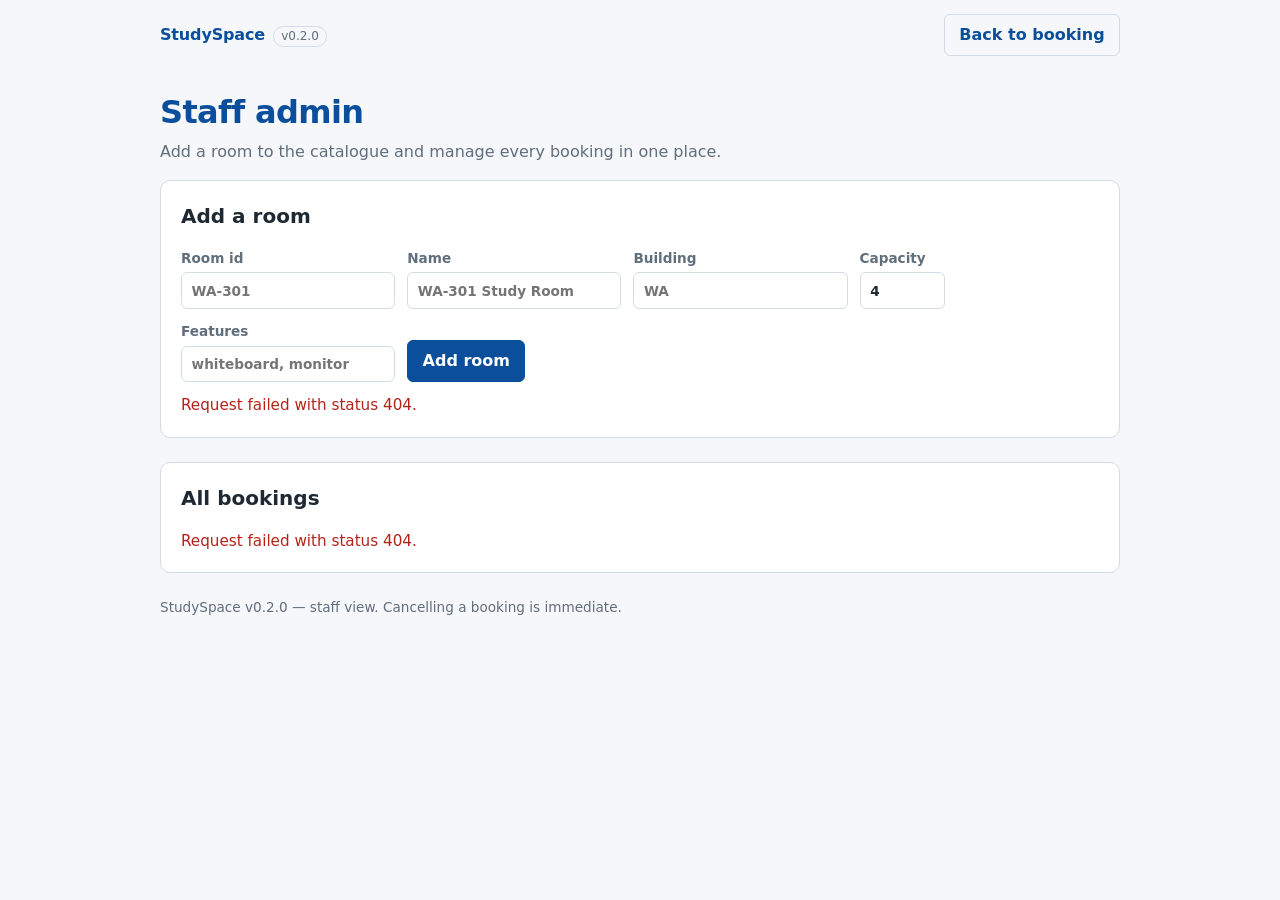
==== studyspace/web/admin.html @ 2f0275bb "feat(admin): add rooms and manage all bookings from a staff page" ====
<!DOCTYPE html>
<html lang="en-NZ">
<head>
  <meta charset="utf-8">
  <meta name="viewport" content="width=device-width, initial-scale=1">
  <title>StudySpace — staff admin</title>
  <link rel="stylesheet" href="styles.css">
</head>
<body>
  <header class="topbar">
    <div class="brand">
      <span class="brand-mark">StudySpace</span>
      <span class="version">v0.2.0</span>
    </div>
    <div class="identity">
      <a class="ghost-button link-button" href="/">Back to booking</a>
    </div>
  </header>

  <header class="site-header">
    <h1>Staff admin</h1>
    <p>Add a room to the catalogue and manage every booking in one place.</p>
  </header>

  <main>
    <section aria-labelledby="add-room-heading">
      <h2 id="add-room-heading">Add a room</h2>
      <form id="room-form" class="search-form">
        <label>Room id
          <input type="text" id="room-id" placeholder="WA-301" required>
        </label>
        <label>Name
          <input type="text" id="room-name" placeholder="WA-301 Study Room" required>
        </label>
        <label>Building
          <input type="text" id="room-building" placeholder="WA" maxlength="4" required>
        </label>
        <label>Capacity
          <input type="number" id="room-capacity" min="1" max="50" value="4" required>
        </label>
        <label>Features
          <input type="text" id="room-features" placeholder="whiteboard, monitor">
        </label>
        <button type="submit">Add room</button>
      </form>
      <p id="room-status" class="status" role="status"></p>
      <div id="room-table" class="table-wrap"></div>
    </section>

    <section aria-labelledby="all-bookings-heading">
      <h2 id="all-bookings-heading">All bookings</h2>
      <p id="all-status" class="status" role="status"></p>
      <div id="all-table" class="table-wrap"></div>
    </section>
  </main>

  <footer class="site-footer">
    <p>StudySpace v0.2.0 — staff view. Cancelling a booking is immediate.</p>
  </footer>

  <script src="admin.js"></script>
</body>
</html>
---- studyspace/web/styles.css ----
:root {
  --ink: #1f2933;
  --muted: #616e7c;
  --line: #d3dce6;
  --surface: #ffffff;
  --background: #f5f7fa;
  --accent: #0b4f9c;
  --accent-dark: #083a73;
  --danger: #b42318;
  --radius: 10px;
}

* {
  box-sizing: border-box;
}

body {
  margin: 0;
  padding: 0 1.25rem 3rem;
  background: var(--background);
  color: var(--ink);
  font-family: system-ui, -apple-system, "Segoe UI", Roboto, sans-serif;
  line-height: 1.5;
}

.site-header {
  max-width: 960px;
  margin: 0 auto;
  padding: 2rem 0 1rem;
}

.site-header h1 {
  margin: 0;
  font-size: 2rem;
  letter-spacing: -0.02em;
  color: var(--accent);
}

.site-header p {
  margin: 0.25rem 0 0;
  color: var(--muted);
}

main {
  max-width: 960px;
  margin: 0 auto;
}

section {
  background: var(--surface);
  border: 1px solid var(--line);
  border-radius: var(--radius);
  padding: 1.25rem;
  margin-bottom: 1.5rem;
}

h2 {
  margin-top: 0;
  font-size: 1.25rem;
}

.search-form {
  display: flex;
  flex-wrap: wrap;
  gap: 0.75rem;
  align-items: end;
}

.search-form label {
  display: flex;
  flex-direction: column;
  gap: 0.25rem;
  font-size: 0.85rem;
  font-weight: 600;
  color: var(--muted);
}

input,
button {
  font: inherit;
}

input {
  padding: 0.45rem 0.6rem;
  border: 1px solid var(--line);
  border-radius: 6px;
  background: var(--surface);
  color: var(--ink);
}

button {
  padding: 0.5rem 0.9rem;
  border: 1px solid var(--accent);
  border-radius: 6px;
  background: var(--accent);
  color: #ffffff;
  font-weight: 600;
  cursor: pointer;
}

button:hover {
  background: var(--accent-dark);
}

.card-grid {
  display: grid;
  grid-template-columns: repeat(auto-fill, minmax(220px, 1fr));
  gap: 0.9rem;
  margin-top: 1rem;
}

.room-card {
  border: 1px solid var(--line);
  border-radius: var(--radius);
  padding: 0.9rem;
  display: flex;
  flex-direction: column;
  gap: 0.35rem;
}

.room-card h3 {
  margin: 0;
  font-size: 1.05rem;
}

.room-card p {
  margin: 0;
}

.room-card button {
  margin-top: 0.4rem;
  align-self: start;
}

.booking-list {
  list-style: none;
  margin: 0.75rem 0 0;
  padding: 0;
  display: flex;
  flex-direction: column;
  gap: 0.4rem;
}

.booking-list li {
  display: flex;
  justify-content: space-between;
  align-items: center;
  gap: 1rem;
  padding: 0.5rem 0.7rem;
  border: 1px solid var(--line);
  border-radius: 6px;
}

.booking-list button {
  padding: 0.3rem 0.7rem;
  background: transparent;
  color: var(--danger);
  border-color: var(--danger);
}

.booking-list button:hover {
  background: var(--danger);
  color: #ffffff;
}

.status {
  margin: 0.75rem 0 0;
  color: var(--muted);
  font-size: 0.95rem;
}

.status.error,
.error {
  color: var(--danger);
}

.muted {
  color: var(--muted);
}

dialog {
  border: 1px solid var(--line);
  border-radius: var(--radius);
  padding: 1.5rem;
  width: min(420px, calc(100vw - 2rem));
}

dialog::backdrop {
  background: rgb(31 41 51 / 45%);
}

dialog h2 {
  margin-top: 0;
}

dialog label {
  display: flex;
  flex-direction: column;
  gap: 0.25rem;
  margin-bottom: 0.9rem;
  font-size: 0.9rem;
  font-weight: 600;
  color: var(--muted);
}

dialog input {
  width: 100%;
}

.dialog-actions {
  display: flex;
  justify-content: flex-end;
  gap: 0.6rem;
  margin-top: 0.5rem;
}

.dialog-actions button[type="button"] {
  background: transparent;
  color: var(--accent);
}

.site-footer {
  max-width: 960px;
  margin: 0 auto;
  color: var(--muted);
  font-size: 0.85rem;
}

@media (max-width: 640px) {
  .search-form label {
    flex: 1 1 45%;
  }

  .booking-list li {
    flex-direction: column;
    align-items: flex-start;
  }
}

/* ---------------------------------------------------------------- top bar */
.topbar {
  max-width: 960px;
  margin: 0 auto;
  padding: 0.9rem 0 0;
  display: flex;
  align-items: center;
  justify-content: space-between;
  gap: 1rem;
}

.brand {
  display: flex;
  align-items: baseline;
  gap: 0.5rem;
}

.brand-mark {
  font-weight: 700;
  color: var(--accent);
  letter-spacing: -0.01em;
}

.version {
  font-size: 0.75rem;
  color: var(--muted);
  border: 1px solid var(--line);
  border-radius: 999px;
  padding: 0.05rem 0.45rem;
}

.identity {
  display: flex;
  align-items: center;
  gap: 0.6rem;
}

.identity-label {
  font-size: 0.85rem;
  color: var(--muted);
}

.ghost-button {
  background: transparent;
  color: var(--accent);
  border-color: var(--line);
}

.ghost-button:hover {
  background: var(--accent);
  color: #ffffff;
  border-color: var(--accent);
}

/* ---------------------------------------------------------------- cards */
.card-actions {
  display: flex;
  gap: 0.5rem;
  margin-top: 0.4rem;
}

.card-actions button {
  margin-top: 0;
}

/* ---------------------------------------------------------------- staff view */
.staff-section summary {
  cursor: pointer;
  font-weight: 600;
  font-size: 1.05rem;
  color: var(--ink);
}

.stats {
  display: grid;
  grid-template-columns: repeat(auto-fit, minmax(150px, 1fr));
  gap: 0.8rem;
  margin: 1rem 0;
}

.stat-card {
  border: 1px solid var(--line);
  border-radius: var(--radius);
  padding: 0.8rem 0.9rem;
  display: flex;
  flex-direction: column;
  gap: 0.1rem;
}

.stat-card strong {
  font-size: 1.5rem;
  color: var(--accent);
}

.stat-card span {
  font-size: 0.85rem;
  color: var(--ink);
}

.stat-card small {
  font-size: 0.75rem;
  color: var(--muted);
}

.table-wrap {
  overflow-x: auto;
}

.data-table {
  width: 100%;
  border-collapse: collapse;
  font-size: 0.9rem;
}

.data-table th,
.data-table td {
  text-align: left;
  padding: 0.5rem 0.6rem;
  border-bottom: 1px solid var(--line);
  white-space: nowrap;
}

.data-table th {
  color: var(--muted);
  font-size: 0.8rem;
  text-transform: uppercase;
  letter-spacing: 0.03em;
}

.detail-list {
  display: grid;
  grid-template-columns: max-content 1fr;
  gap: 0.4rem 1rem;
  margin: 1rem 0;
}

.detail-list dt {
  color: var(--muted);
  font-weight: 600;
}

.detail-list dd {
  margin: 0;
}

.link-button {
  text-decoration: none;
  padding: 0.5rem 0.9rem;
  border: 1px solid var(--line);
  border-radius: 6px;
  font-weight: 600;
  color: var(--accent);
  background: transparent;
}

.link-button:hover {
  background: var(--accent);
  color: #ffffff;
  border-color: var(--accent);
}
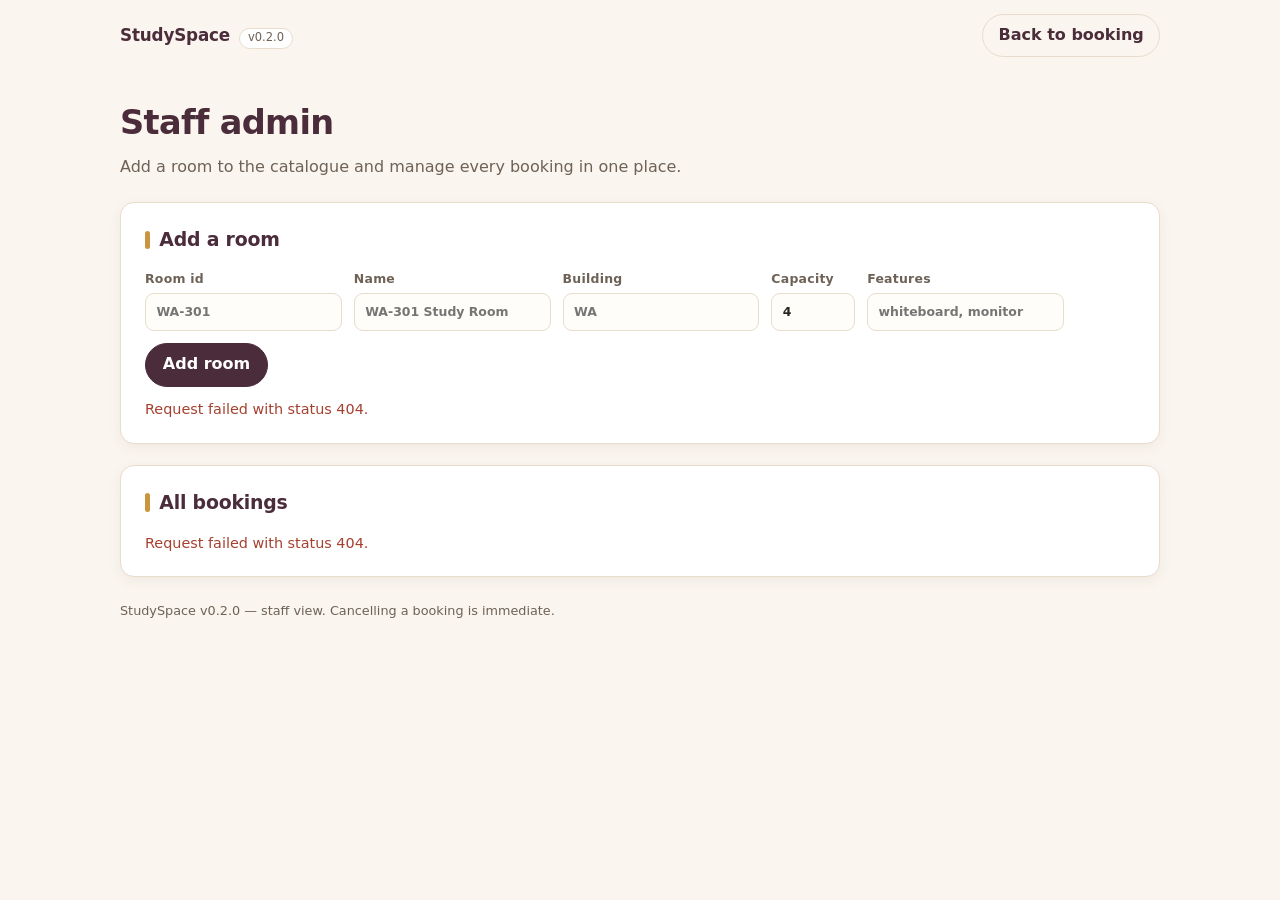
==== commit 4e3b0f1c: "style(web): warm palette, hero header and richer room cards" ====
--- a/studyspace/web/admin.html
+++ b/studyspace/web/admin.html
@@ -22,7 +22,7 @@
     <p>Add a room to the catalogue and manage every booking in one place.</p>
   </header>
 
-  <main>
+  <main class="admin-main">
     <section aria-labelledby="add-room-heading">
       <h2 id="add-room-heading">Add a room</h2>
       <form id="room-form" class="search-form">
--- a/studyspace/web/styles.css
+++ b/studyspace/web/styles.css
@@ -1,13 +1,17 @@
 :root {
-  --ink: #1f2933;
-  --muted: #616e7c;
-  --line: #d3dce6;
+  --ink: #2a2420;
+  --muted: #6e6257;
+  --line: #e8dccb;
   --surface: #ffffff;
-  --background: #f5f7fa;
-  --accent: #0b4f9c;
-  --accent-dark: #083a73;
-  --danger: #b42318;
-  --radius: 10px;
+  --background: #faf5ee;
+  --primary: #4a2c3a;
+  --primary-dark: #35202a;
+  --accent: #c9963f;
+  --accent-soft: #f3e6cd;
+  --danger: #a6402f;
+  --radius: 14px;
+  --shadow: 0 10px 30px rgb(74 44 58 / 8%);
+  --shadow-soft: 0 4px 14px rgb(74 44 58 / 6%);
 }
 
 * {
@@ -19,46 +23,172 @@
   padding: 0 1.25rem 3rem;
   background: var(--background);
   color: var(--ink);
-  font-family: system-ui, -apple-system, "Segoe UI", Roboto, sans-serif;
-  line-height: 1.5;
-}
-
-.site-header {
-  max-width: 960px;
+  font-family: "Segoe UI", system-ui, -apple-system, Roboto, sans-serif;
+  line-height: 1.55;
+}
+
+/* ---------------------------------------------------------------- top bar */
+.topbar {
+  max-width: 1040px;
   margin: 0 auto;
-  padding: 2rem 0 1rem;
-}
-
-.site-header h1 {
+  padding: 0.9rem 0;
+  display: flex;
+  align-items: center;
+  justify-content: space-between;
+  gap: 1rem;
+}
+
+.brand {
+  display: flex;
+  align-items: baseline;
+  gap: 0.55rem;
+}
+
+.brand-mark {
+  font-weight: 700;
+  font-size: 1.05rem;
+  color: var(--primary);
+  letter-spacing: -0.01em;
+}
+
+.version {
+  font-size: 0.72rem;
+  color: var(--muted);
+  border: 1px solid var(--line);
+  border-radius: 999px;
+  padding: 0.05rem 0.5rem;
+  background: var(--surface);
+}
+
+.identity {
+  display: flex;
+  align-items: center;
+  gap: 0.6rem;
+}
+
+.identity-label {
+  font-size: 0.85rem;
+  color: var(--muted);
+}
+
+/* ---------------------------------------------------------------- hero */
+.hero {
+  position: relative;
+  overflow: hidden;
+  border-radius: 22px;
+  background: linear-gradient(135deg, #3a2130 0%, #4a2c3a 55%, #5a3546 100%);
+  color: #fdf8f0;
+  padding: 2.6rem 2.4rem 3.6rem;
+  max-width: 1040px;
+  margin: 0 auto;
+  box-shadow: var(--shadow);
+}
+
+.hero::before {
+  content: "";
+  position: absolute;
+  inset: 0;
+  background-image: radial-gradient(rgb(201 150 63 / 22%) 1px, transparent 1px);
+  background-size: 18px 18px;
+  opacity: 0.55;
+  pointer-events: none;
+}
+
+.hero::after {
+  content: "";
+  position: absolute;
+  right: -120px;
+  top: -140px;
+  width: 420px;
+  height: 420px;
+  border-radius: 50%;
+  background: radial-gradient(circle, rgb(201 150 63 / 28%), transparent 65%);
+  pointer-events: none;
+}
+
+.hero-inner {
+  position: relative;
+  z-index: 1;
+  max-width: 720px;
+}
+
+.eyebrow {
+  display: inline-block;
+  font-size: 0.72rem;
+  letter-spacing: 0.16em;
+  text-transform: uppercase;
+  color: var(--accent);
+  border: 1px solid rgb(201 150 63 / 45%);
+  border-radius: 999px;
+  padding: 0.25rem 0.7rem;
+  margin-bottom: 1rem;
+}
+
+.hero h1 {
   margin: 0;
-  font-size: 2rem;
+  font-size: 2.6rem;
   letter-spacing: -0.02em;
-  color: var(--accent);
-}
-
-.site-header p {
-  margin: 0.25rem 0 0;
-  color: var(--muted);
+  line-height: 1.1;
+}
+
+.hero p {
+  margin: 0.7rem 0 0;
+  color: rgb(253 248 240 / 82%);
+  font-size: 1.02rem;
+  max-width: 560px;
+}
+
+.hero-facts {
+  display: flex;
+  flex-wrap: wrap;
+  gap: 0.5rem;
+  margin-top: 1.4rem;
+}
+
+.hero-facts span {
+  font-size: 0.78rem;
+  padding: 0.28rem 0.7rem;
+  border-radius: 999px;
+  background: rgb(255 255 255 / 10%);
+  border: 1px solid rgb(255 255 255 / 14%);
 }
 
 main {
-  max-width: 960px;
-  margin: 0 auto;
-}
-
+  max-width: 1040px;
+  margin: -2.2rem auto 0;
+  position: relative;
+  z-index: 2;
+}
+
+/* ---------------------------------------------------------------- sections */
 section {
   background: var(--surface);
   border: 1px solid var(--line);
   border-radius: var(--radius);
-  padding: 1.25rem;
-  margin-bottom: 1.5rem;
+  padding: 1.4rem 1.5rem;
+  margin-bottom: 1.3rem;
+  box-shadow: var(--shadow-soft);
 }
 
 h2 {
-  margin-top: 0;
-  font-size: 1.25rem;
-}
-
+  margin: 0 0 0.9rem;
+  font-size: 1.18rem;
+  letter-spacing: -0.01em;
+  color: var(--primary);
+  display: flex;
+  align-items: center;
+  gap: 0.55rem;
+}
+
+h2::before {
+  content: "";
+  width: 0.34rem;
+  height: 1.15rem;
+  border-radius: 999px;
+  background: var(--accent);
+}
+
+/* ---------------------------------------------------------------- form */
 .search-form {
   display: flex;
   flex-wrap: wrap;
@@ -69,76 +199,163 @@
 .search-form label {
   display: flex;
   flex-direction: column;
-  gap: 0.25rem;
-  font-size: 0.85rem;
-  font-weight: 600;
+  gap: 0.3rem;
+  font-size: 0.78rem;
+  font-weight: 600;
+  letter-spacing: 0.02em;
   color: var(--muted);
 }
 
 input,
+button,
+select {
+  font: inherit;
+}
+
+input,
+select {
+  padding: 0.5rem 0.65rem;
+  border: 1px solid var(--line);
+  border-radius: 9px;
+  background: #fffdf9;
+  color: var(--ink);
+}
+
+input:focus,
+select:focus {
+  outline: 2px solid rgb(201 150 63 / 35%);
+  border-color: var(--accent);
+}
+
 button {
-  font: inherit;
-}
-
-input {
-  padding: 0.45rem 0.6rem;
-  border: 1px solid var(--line);
-  border-radius: 6px;
-  background: var(--surface);
-  color: var(--ink);
-}
-
-button {
-  padding: 0.5rem 0.9rem;
-  border: 1px solid var(--accent);
-  border-radius: 6px;
-  background: var(--accent);
-  color: #ffffff;
+  padding: 0.55rem 1.05rem;
+  border: 1px solid var(--primary);
+  border-radius: 999px;
+  background: var(--primary);
+  color: #fff;
   font-weight: 600;
   cursor: pointer;
+  transition: transform 0.12s ease, background 0.12s ease;
 }
 
 button:hover {
-  background: var(--accent-dark);
-}
-
+  background: var(--primary-dark);
+  transform: translateY(-1px);
+}
+
+.ghost-button {
+  background: transparent;
+  color: var(--primary);
+  border-color: var(--line);
+}
+
+.ghost-button:hover {
+  background: var(--primary);
+  color: #fff;
+  border-color: var(--primary);
+}
+
+.link-button {
+  text-decoration: none;
+  padding: 0.5rem 0.95rem;
+  border: 1px solid var(--line);
+  border-radius: 999px;
+  font-weight: 600;
+  color: var(--primary);
+  background: transparent;
+}
+
+.link-button:hover {
+  background: var(--primary);
+  color: #fff;
+  border-color: var(--primary);
+}
+
+/* ---------------------------------------------------------------- room cards */
 .card-grid {
   display: grid;
-  grid-template-columns: repeat(auto-fill, minmax(220px, 1fr));
+  grid-template-columns: repeat(auto-fill, minmax(260px, 1fr));
   gap: 0.9rem;
   margin-top: 1rem;
 }
 
 .room-card {
-  border: 1px solid var(--line);
-  border-radius: var(--radius);
-  padding: 0.9rem;
+  position: relative;
+  border: 1px solid var(--line);
+  border-radius: 16px;
+  padding: 1rem 1rem 0.9rem;
   display: flex;
   flex-direction: column;
   gap: 0.35rem;
+  background: #fffdf9;
+  transition: transform 0.15s ease, box-shadow 0.15s ease;
+}
+
+.room-card:hover {
+  transform: translateY(-3px);
+  box-shadow: var(--shadow-soft);
 }
 
 .room-card h3 {
   margin: 0;
-  font-size: 1.05rem;
+  font-size: 1.02rem;
+  color: var(--primary);
+  padding-right: 3.2rem;
 }
 
 .room-card p {
   margin: 0;
-}
-
-.room-card button {
-  margin-top: 0.4rem;
-  align-self: start;
-}
-
+  font-size: 0.9rem;
+  color: var(--ink);
+}
+
+.room-card .muted {
+  display: flex;
+  flex-wrap: wrap;
+  gap: 0.3rem;
+  font-size: 0.78rem;
+}
+
+.chip {
+  display: inline-block;
+  padding: 0.12rem 0.5rem;
+  border-radius: 999px;
+  background: var(--accent-soft);
+  color: #7a5a1f;
+  font-size: 0.72rem;
+  border: 1px solid #ecd9b3;
+}
+
+.capacity-chip {
+  position: absolute;
+  top: 0.85rem;
+  right: 0.9rem;
+  background: var(--primary);
+  color: #fff;
+  border: 0;
+  font-weight: 600;
+}
+
+.card-actions {
+  display: flex;
+  gap: 0.5rem;
+  margin-top: 0.55rem;
+}
+
+.card-actions button {
+  margin-top: 0;
+  padding: 0.42rem 0.85rem;
+  font-size: 0.85rem;
+}
+
+/* ---------------------------------------------------------------- lists */
 .booking-list {
   list-style: none;
   margin: 0.75rem 0 0;
   padding: 0;
   display: flex;
   flex-direction: column;
-  gap: 0.4rem;
+  gap: 0.45rem;
 }
 
 .booking-list li {
@@ -146,13 +363,14 @@
   justify-content: space-between;
   align-items: center;
   gap: 1rem;
-  padding: 0.5rem 0.7rem;
-  border: 1px solid var(--line);
-  border-radius: 6px;
+  padding: 0.6rem 0.8rem;
+  border: 1px solid var(--line);
+  border-radius: 10px;
+  background: #fffdf9;
 }
 
 .booking-list button {
-  padding: 0.3rem 0.7rem;
+  padding: 0.32rem 0.8rem;
   background: transparent;
   color: var(--danger);
   border-color: var(--danger);
@@ -160,13 +378,13 @@
 
 .booking-list button:hover {
   background: var(--danger);
-  color: #ffffff;
+  color: #fff;
 }
 
 .status {
-  margin: 0.75rem 0 0;
-  color: var(--muted);
-  font-size: 0.95rem;
+  margin: 0.7rem 0 0;
+  color: var(--muted);
+  font-size: 0.9rem;
 }
 
 .status.error,
@@ -178,27 +396,34 @@
   color: var(--muted);
 }
 
+/* ---------------------------------------------------------------- dialogs */
 dialog {
   border: 1px solid var(--line);
-  border-radius: var(--radius);
-  padding: 1.5rem;
-  width: min(420px, calc(100vw - 2rem));
+  border-radius: 18px;
+  padding: 1.6rem;
+  width: min(430px, calc(100vw - 2rem));
+  box-shadow: 0 30px 60px rgb(42 36 32 / 22%);
 }
 
 dialog::backdrop {
-  background: rgb(31 41 51 / 45%);
+  background: rgb(42 36 32 / 45%);
+  backdrop-filter: blur(2px);
 }
 
 dialog h2 {
   margin-top: 0;
 }
 
+dialog h2::before {
+  display: none;
+}
+
 dialog label {
   display: flex;
   flex-direction: column;
-  gap: 0.25rem;
+  gap: 0.3rem;
   margin-bottom: 0.9rem;
-  font-size: 0.9rem;
+  font-size: 0.85rem;
   font-weight: 600;
   color: var(--muted);
 }
@@ -211,103 +436,36 @@
   display: flex;
   justify-content: flex-end;
   gap: 0.6rem;
-  margin-top: 0.5rem;
+  margin-top: 0.6rem;
 }
 
 .dialog-actions button[type="button"] {
   background: transparent;
-  color: var(--accent);
-}
-
-.site-footer {
-  max-width: 960px;
-  margin: 0 auto;
-  color: var(--muted);
-  font-size: 0.85rem;
-}
-
-@media (max-width: 640px) {
-  .search-form label {
-    flex: 1 1 45%;
-  }
-
-  .booking-list li {
-    flex-direction: column;
-    align-items: flex-start;
-  }
-}
-
-/* ---------------------------------------------------------------- top bar */
-.topbar {
-  max-width: 960px;
-  margin: 0 auto;
-  padding: 0.9rem 0 0;
-  display: flex;
-  align-items: center;
-  justify-content: space-between;
-  gap: 1rem;
-}
-
-.brand {
-  display: flex;
-  align-items: baseline;
-  gap: 0.5rem;
-}
-
-.brand-mark {
-  font-weight: 700;
-  color: var(--accent);
-  letter-spacing: -0.01em;
-}
-
-.version {
-  font-size: 0.75rem;
-  color: var(--muted);
-  border: 1px solid var(--line);
-  border-radius: 999px;
-  padding: 0.05rem 0.45rem;
-}
-
-.identity {
-  display: flex;
-  align-items: center;
-  gap: 0.6rem;
-}
-
-.identity-label {
-  font-size: 0.85rem;
-  color: var(--muted);
-}
-
-.ghost-button {
-  background: transparent;
-  color: var(--accent);
-  border-color: var(--line);
-}
-
-.ghost-button:hover {
-  background: var(--accent);
-  color: #ffffff;
-  border-color: var(--accent);
-}
-
-/* ---------------------------------------------------------------- cards */
-.card-actions {
-  display: flex;
-  gap: 0.5rem;
-  margin-top: 0.4rem;
-}
-
-.card-actions button {
-  margin-top: 0;
-}
-
-/* ---------------------------------------------------------------- staff view */
+  color: var(--primary);
+}
+
+.detail-list {
+  display: grid;
+  grid-template-columns: max-content 1fr;
+  gap: 0.45rem 1rem;
+  margin: 1rem 0;
+}
+
+.detail-list dt {
+  color: var(--muted);
+  font-weight: 600;
+}
+
+.detail-list dd {
+  margin: 0;
+}
+
+/* ---------------------------------------------------------------- staff */
 .staff-section summary {
   cursor: pointer;
   font-weight: 600;
-  font-size: 1.05rem;
-  color: var(--ink);
+  font-size: 1.02rem;
+  color: var(--primary);
 }
 
 .stats {
@@ -319,25 +477,27 @@
 
 .stat-card {
   border: 1px solid var(--line);
-  border-radius: var(--radius);
-  padding: 0.8rem 0.9rem;
+  border-top: 3px solid var(--accent);
+  border-radius: 12px;
+  padding: 0.85rem 0.95rem;
   display: flex;
   flex-direction: column;
   gap: 0.1rem;
+  background: #fffdf9;
 }
 
 .stat-card strong {
-  font-size: 1.5rem;
-  color: var(--accent);
+  font-size: 1.6rem;
+  color: var(--primary);
 }
 
 .stat-card span {
-  font-size: 0.85rem;
+  font-size: 0.82rem;
   color: var(--ink);
 }
 
 .stat-card small {
-  font-size: 0.75rem;
+  font-size: 0.74rem;
   color: var(--muted);
 }
 
@@ -348,52 +508,74 @@
 .data-table {
   width: 100%;
   border-collapse: collapse;
-  font-size: 0.9rem;
+  font-size: 0.88rem;
 }
 
 .data-table th,
 .data-table td {
   text-align: left;
-  padding: 0.5rem 0.6rem;
+  padding: 0.55rem 0.65rem;
   border-bottom: 1px solid var(--line);
   white-space: nowrap;
 }
 
 .data-table th {
+  color: #fff;
+  background: var(--primary);
+  font-size: 0.72rem;
+  text-transform: uppercase;
+  letter-spacing: 0.05em;
+}
+
+.data-table tbody tr:nth-child(even) {
+  background: #fbf6ee;
+}
+
+.site-footer {
+  max-width: 1040px;
+  margin: 1.5rem auto 0;
   color: var(--muted);
   font-size: 0.8rem;
-  text-transform: uppercase;
-  letter-spacing: 0.03em;
-}
-
-.detail-list {
-  display: grid;
-  grid-template-columns: max-content 1fr;
-  gap: 0.4rem 1rem;
-  margin: 1rem 0;
-}
-
-.detail-list dt {
-  color: var(--muted);
-  font-weight: 600;
-}
-
-.detail-list dd {
+}
+
+@media (max-width: 640px) {
+  .hero {
+    padding: 2rem 1.4rem 3rem;
+  }
+
+  .hero h1 {
+    font-size: 2rem;
+  }
+
+  .search-form label {
+    flex: 1 1 45%;
+  }
+
+  .booking-list li {
+    flex-direction: column;
+    align-items: flex-start;
+  }
+}
+
+/* ---------------------------------------------------------------- simple page header */
+.site-header {
+  max-width: 1040px;
+  margin: 0 auto;
+  padding: 1.6rem 0 1.4rem;
+}
+
+.site-header h1 {
   margin: 0;
-}
-
-.link-button {
-  text-decoration: none;
-  padding: 0.5rem 0.9rem;
-  border: 1px solid var(--line);
-  border-radius: 6px;
-  font-weight: 600;
-  color: var(--accent);
-  background: transparent;
-}
-
-.link-button:hover {
-  background: var(--accent);
-  color: #ffffff;
-  border-color: var(--accent);
-}
+  font-size: 2.1rem;
+  color: var(--primary);
+  letter-spacing: -0.02em;
+}
+
+.site-header p {
+  margin: 0.35rem 0 0;
+  color: var(--muted);
+}
+
+.admin-main {
+  margin-top: 0;
+}
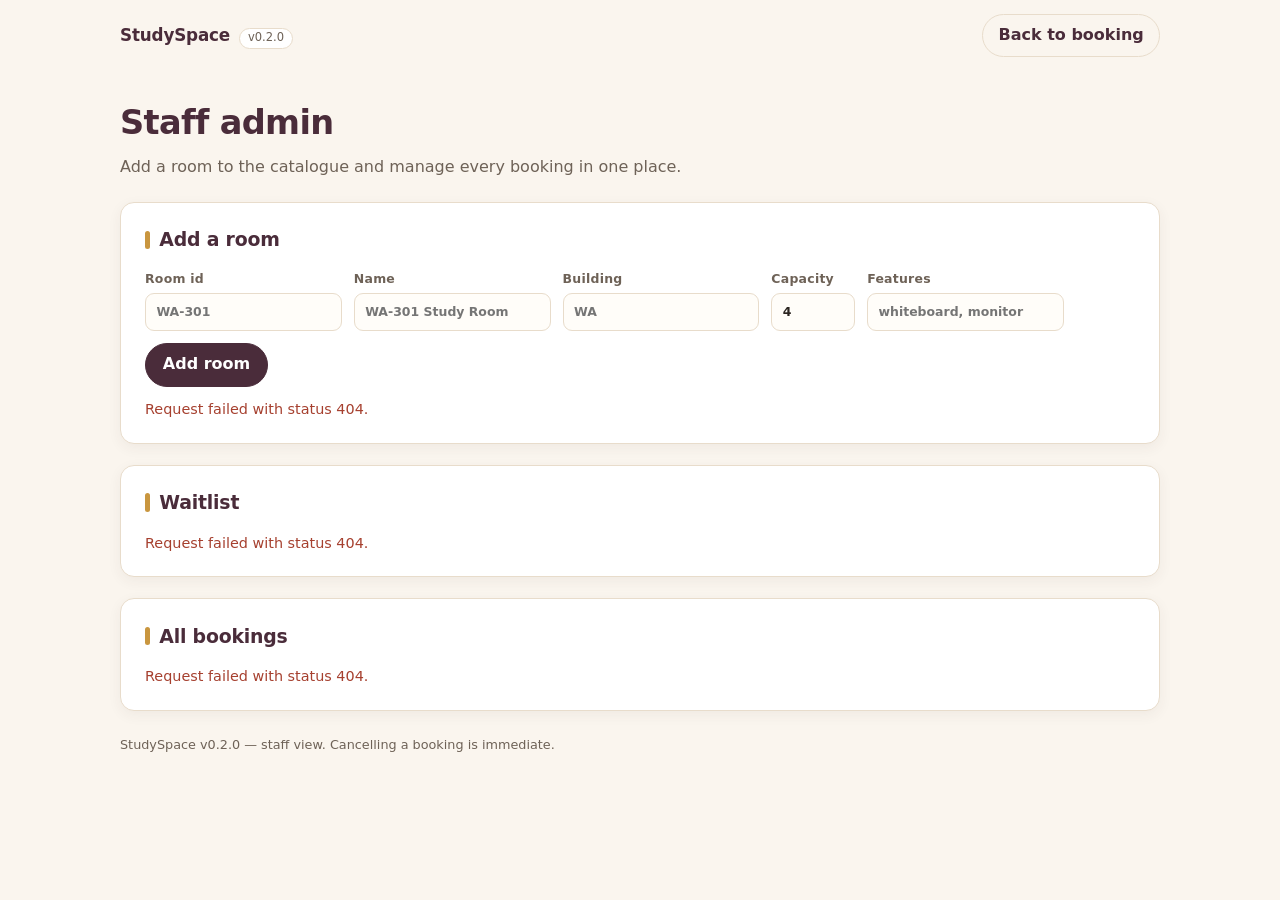
==== commit 1b610105: "feat(booking): explain a refused overlap and add a waitlist with auto-promotion" ====
--- a/studyspace/web/admin.html
+++ b/studyspace/web/admin.html
@@ -47,6 +47,12 @@
       <div id="room-table" class="table-wrap"></div>
     </section>
 
+    <section aria-labelledby="waitlist-heading">
+      <h2 id="waitlist-heading">Waitlist</h2>
+      <p id="waitlist-status" class="status" role="status"></p>
+      <div id="waitlist-table" class="table-wrap"></div>
+    </section>
+
     <section aria-labelledby="all-bookings-heading">
       <h2 id="all-bookings-heading">All bookings</h2>
       <p id="all-status" class="status" role="status"></p>
--- a/studyspace/web/styles.css
+++ b/studyspace/web/styles.css
@@ -579,3 +579,24 @@
 .admin-main {
   margin-top: 0;
 }
+
+/* ---------------------------------------------------------------- alternatives */
+.alternatives {
+  display: flex;
+  flex-direction: column;
+  gap: 0.45rem;
+  margin-top: 0.7rem;
+}
+
+.alternatives button {
+  text-align: left;
+  border-radius: 10px;
+  padding: 0.5rem 0.75rem;
+  font-size: 0.86rem;
+}
+
+.alternative-note {
+  margin: 0;
+  font-size: 0.85rem;
+  color: var(--muted);
+}
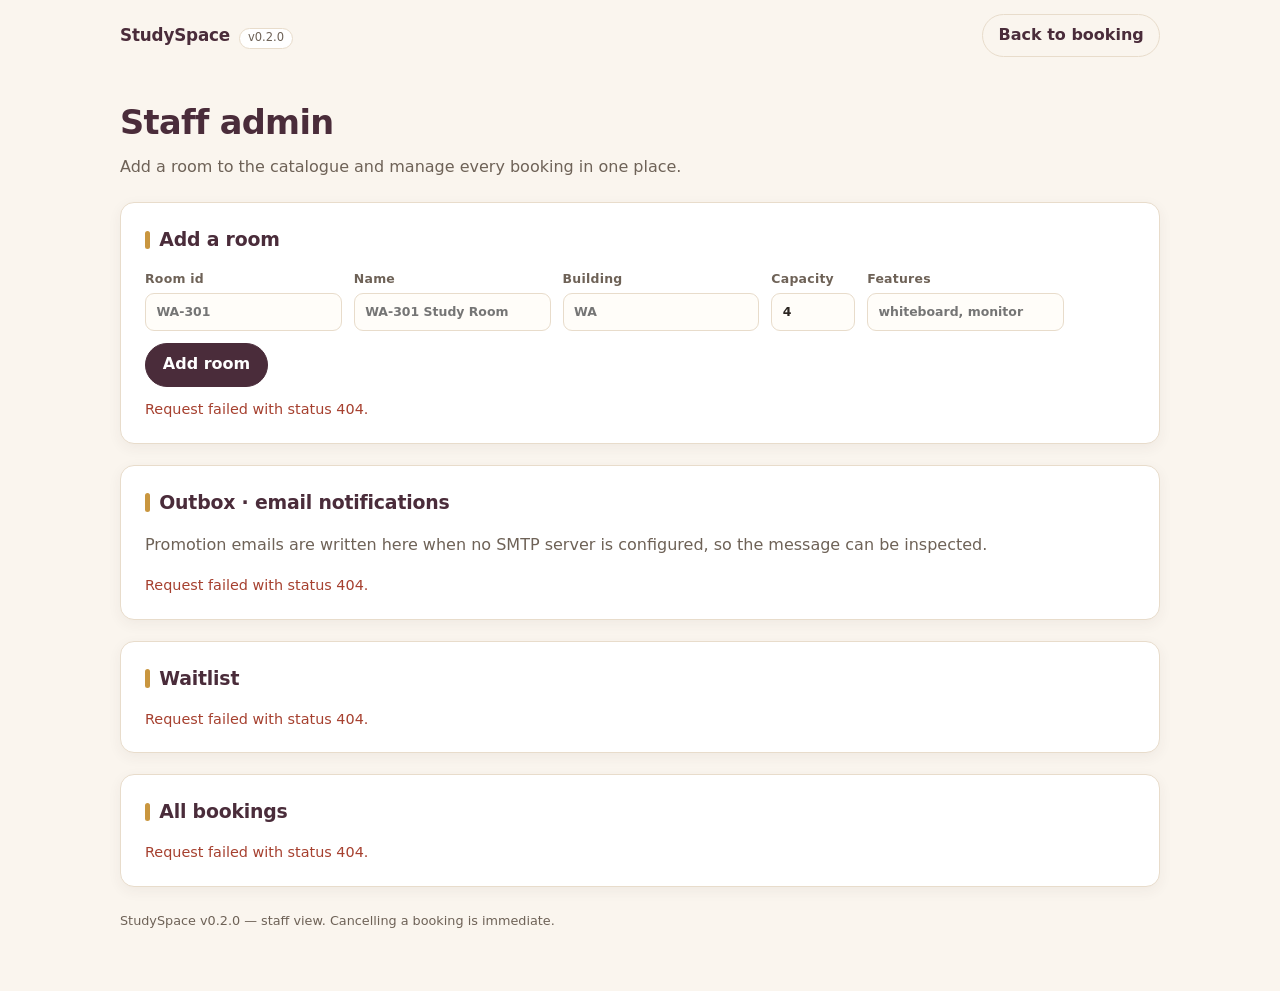
==== commit e33fe7af: "feat(notify): email the promoted student and show in-app notifications" ====
--- a/studyspace/web/admin.html
+++ b/studyspace/web/admin.html
@@ -47,6 +47,13 @@
       <div id="room-table" class="table-wrap"></div>
     </section>
 
+    <section aria-labelledby="outbox-heading">
+      <h2 id="outbox-heading">Outbox · email notifications</h2>
+      <p class="muted">Promotion emails are written here when no SMTP server is configured, so the message can be inspected.</p>
+      <p id="outbox-status" class="status" role="status"></p>
+      <div id="outbox-table" class="table-wrap"></div>
+    </section>
+
     <section aria-labelledby="waitlist-heading">
       <h2 id="waitlist-heading">Waitlist</h2>
       <p id="waitlist-status" class="status" role="status"></p>
--- a/studyspace/web/styles.css
+++ b/studyspace/web/styles.css
@@ -600,3 +600,95 @@
   font-size: 0.85rem;
   color: var(--muted);
 }
+
+/* ---------------------------------------------------------------- taken rooms */
+.taken-heading {
+  margin: 1.4rem 0 0.2rem;
+  font-size: 0.98rem;
+  color: var(--primary);
+}
+
+.taken-list {
+  display: flex;
+  flex-direction: column;
+  gap: 0.45rem;
+  margin-top: 0.6rem;
+}
+
+.taken-item {
+  display: flex;
+  justify-content: space-between;
+  align-items: center;
+  gap: 1rem;
+  padding: 0.55rem 0.8rem;
+  border: 1px dashed var(--line);
+  border-radius: 10px;
+  background: #fbf6ee;
+  font-size: 0.9rem;
+}
+
+.taken-item button {
+  padding: 0.32rem 0.8rem;
+  font-size: 0.82rem;
+}
+
+/* ---------------------------------------------------------------- notifications */
+.badge {
+  display: inline-block;
+  min-width: 1.1rem;
+  padding: 0 0.3rem;
+  border-radius: 999px;
+  background: var(--danger);
+  color: #fff;
+  font-size: 0.7rem;
+  text-align: center;
+  margin-left: 0.25rem;
+}
+
+.notif-panel {
+  position: fixed;
+  right: 1.5rem;
+  top: 3.6rem;
+  width: min(360px, calc(100vw - 2rem));
+  max-height: 60vh;
+  overflow-y: auto;
+  background: var(--surface);
+  border: 1px solid var(--line);
+  border-radius: 14px;
+  padding: 1rem 1.1rem;
+  box-shadow: 0 20px 50px rgb(42 36 32 / 18%);
+  z-index: 20;
+}
+
+.notif-panel h3 {
+  margin: 0 0 0.6rem;
+  font-size: 0.95rem;
+  color: var(--primary);
+}
+
+.notif-item {
+  margin: 0 0 0.5rem;
+  font-size: 0.86rem;
+  color: var(--ink);
+  padding-bottom: 0.5rem;
+  border-bottom: 1px solid var(--line);
+}
+
+.notif-item.unread {
+  font-weight: 600;
+}
+
+.toast {
+  position: fixed;
+  left: 50%;
+  bottom: 1.6rem;
+  transform: translateX(-50%);
+  max-width: min(520px, calc(100vw - 2rem));
+  background: var(--primary);
+  color: #fff;
+  padding: 0.75rem 1.1rem;
+  border-radius: 12px;
+  box-shadow: var(--shadow);
+  font-size: 0.9rem;
+  z-index: 30;
+}
